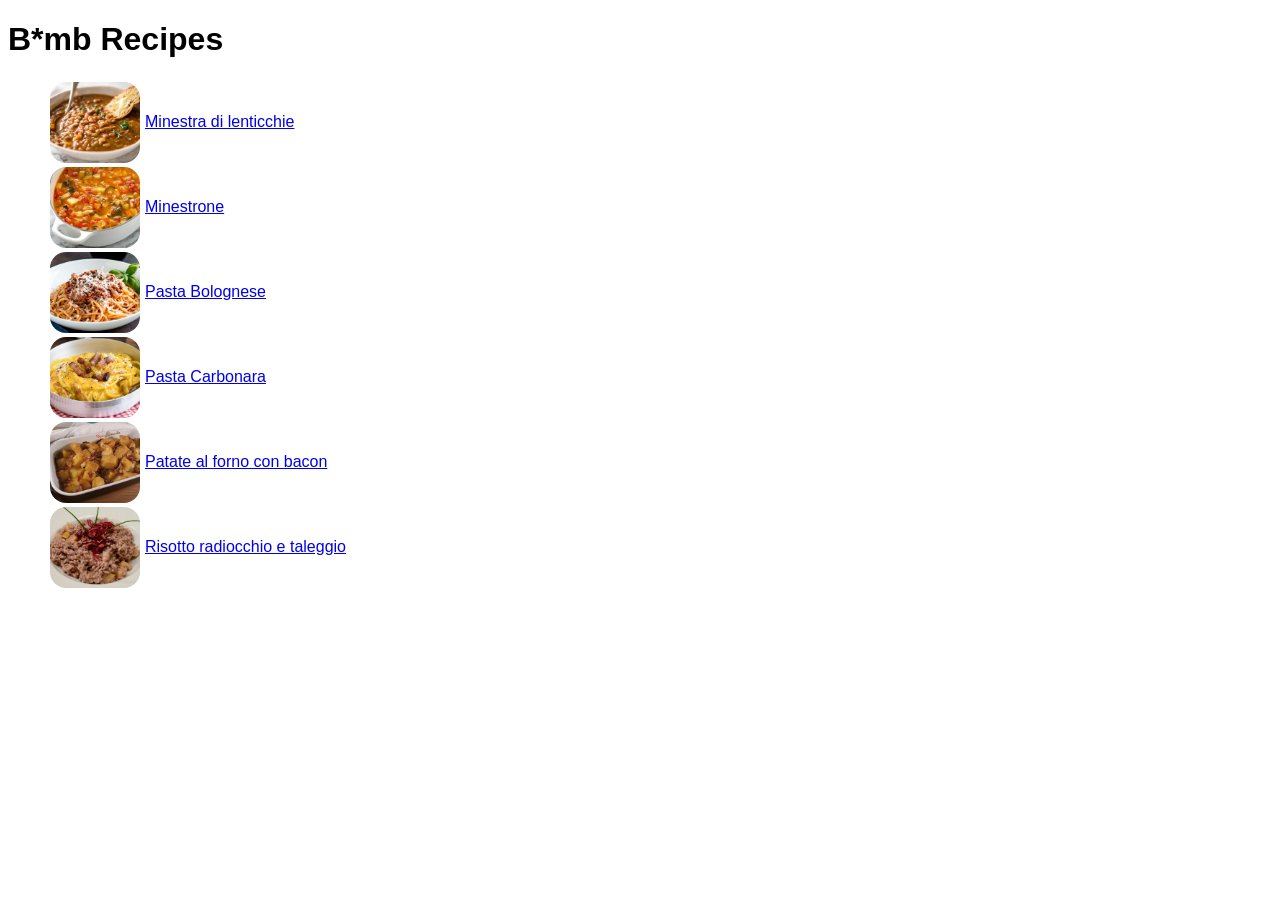
==== index.html @ 5a4a90d4 "Pictures margin, radius, vertical align Added margin to pictures, radius and vertical align, removed" ====
<!DOCTYPE html>
<html lang="en">
<head>
  <meta charset="UTF-8">
  <meta http-equiv="X-UA-Compatible" content="IE=edge">
  <meta name="viewport" content="width=device-width, initial-scale=1.0">
  <title>B*mb Recipes</title>
  <link rel="stylesheet" href="styles.css">
</head>

<body>
  <h1>B*mb Recipes</h1>
  
  <ul>
  <li><a class="vociTabella" href="recipes/minestra-lenticchie.html"><img class="smallImage" src="images/minestra-lenticchie.jpg">Minestra di lenticchie</li></a>
  <li><a class="vociTabella" href="recipes/minestrone.html"><img class="smallImage" src="images/minestrone.jpg">Minestrone</li></a>
  <li><a class="vociTabella" href="recipes/pasta-bolognese.html"><img class="smallImage" src="images/spaghetti-bolognese.jpg">Pasta Bolognese</a></li>
  <li><a class="vociTabella" href="recipes/pasta-carbonara.html"><img class="smallImage" src="images/spaghetti-carbonara.jpg">Pasta Carbonara</a></li>
  <li><a class="vociTabella" href="recipes/patate-forno-bacon.html"><img class="smallImage" src="images/patate-forno-bacon.jpg">Patate al forno con bacon</li></a>
  <li><a class="vociTabella" href="recipes/risotto-radicchio-taleggio.html"><img class="smallImage" src="images/risotto-radicchio-taleggio.jpg">Risotto radiocchio e taleggio</li></a>


</ul>
  </body>

</html>
---- styles.css ----
* {
    font-family: Verdana, Geneva, Tahoma, sans-serif;

}

ul {
    list-style-type: none;
}

.vociTabella {


}

.smallImage {
    height: auto;
    width: 90px;
    cursor: help;
    filter: blur(0px);
    vertical-align: middle;
    margin: 2px;
    margin-right: 5px;
    border-radius: 1em;


}

.smallImage:hover {
    filter: blur(1px);
}
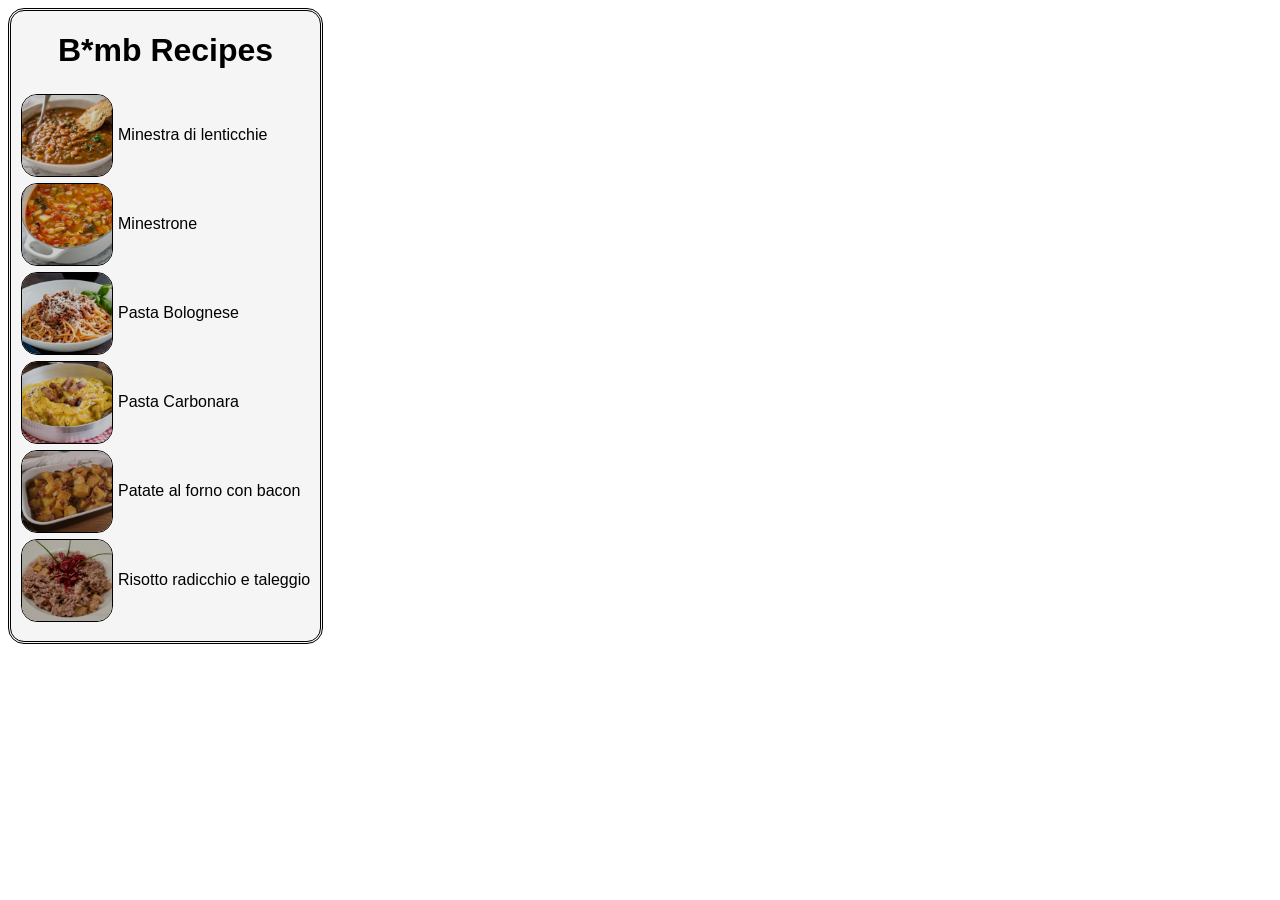
==== commit a45bd562: "Restyled borders, background, colors, text Restyled many components, i like how it looks now." ====
--- a/index.html
+++ b/index.html
@@ -7,20 +7,17 @@
   <title>B*mb Recipes</title>
   <link rel="stylesheet" href="styles.css">
 </head>
-
-<body>
-  <h1>B*mb Recipes</h1>
-  
-  <ul>
-  <li><a class="vociTabella" href="recipes/minestra-lenticchie.html"><img class="smallImage" src="images/minestra-lenticchie.jpg">Minestra di lenticchie</li></a>
-  <li><a class="vociTabella" href="recipes/minestrone.html"><img class="smallImage" src="images/minestrone.jpg">Minestrone</li></a>
-  <li><a class="vociTabella" href="recipes/pasta-bolognese.html"><img class="smallImage" src="images/spaghetti-bolognese.jpg">Pasta Bolognese</a></li>
-  <li><a class="vociTabella" href="recipes/pasta-carbonara.html"><img class="smallImage" src="images/spaghetti-carbonara.jpg">Pasta Carbonara</a></li>
-  <li><a class="vociTabella" href="recipes/patate-forno-bacon.html"><img class="smallImage" src="images/patate-forno-bacon.jpg">Patate al forno con bacon</li></a>
-  <li><a class="vociTabella" href="recipes/risotto-radicchio-taleggio.html"><img class="smallImage" src="images/risotto-radicchio-taleggio.jpg">Risotto radiocchio e taleggio</li></a>
-
-
-</ul>
+  <body>
+    <div id="bordo">
+      <h1>B*mb Recipes</h1>
+      <ul>
+        <a class="vociTabella" href="recipes/minestra-lenticchie.html"><li><img class="smallImage" src="images/minestra-lenticchie.jpg">Minestra di lenticchie</li></a>
+        <a class="vociTabella" href="recipes/minestrone.html"><li><img class="smallImage" src="images/minestrone.jpg">Minestrone</li></a>
+        <a class="vociTabella" href="recipes/pasta-bolognese.html"><li><img class="smallImage" src="images/spaghetti-bolognese.jpg">Pasta Bolognese</li></a>
+        <a class="vociTabella" href="recipes/pasta-carbonara.html"><li><img class="smallImage" src="images/spaghetti-carbonara.jpg">Pasta Carbonara</li></a>
+        <a class="vociTabella" href="recipes/patate-forno-bacon.html"><li><img class="smallImage" src="images/patate-forno-bacon.jpg">Patate al forno con bacon</li></a>
+        <a class="vociTabella" href="recipes/risotto-radicchio-taleggio.html"><li><img class="smallImage" src="images/risotto-radicchio-taleggio.jpg">Risotto radicchio e taleggio</li>
+        </ul>
+    </div>
   </body>
-
 </html>
--- a/styles.css
+++ b/styles.css
@@ -1,31 +1,49 @@
 
 * {
     font-family: Verdana, Geneva, Tahoma, sans-serif;
+}
 
+h1 {
+    text-align: center;
 }
 
 ul {
     list-style-type: none;
 }
 
+li {
+    filter:brightness(0.8);
+    margin-right: 10px;
+}
+
+li:hover {
+    filter:brightness(1);
+}
+
+#bordo {
+    background-color:whitesmoke;
+    width: fit-content;
+    border-radius: 1em;
+    border: double black;
+}
+
 .vociTabella {
+    text-decoration: none;
+    color: black;
+}
 
-
+.vociTabella:hover {
+    text-decoration: underline;
 }
 
 .smallImage {
     height: auto;
     width: 90px;
-    cursor: help;
-    filter: blur(0px);
     vertical-align: middle;
-    margin: 2px;
+    margin: 3px;
+    margin-left: -30px;
     margin-right: 5px;
+    border: 1px solid;
+    border-color: black;
     border-radius: 1em;
-
-
-}
-
-.smallImage:hover {
-    filter: blur(1px);
 }
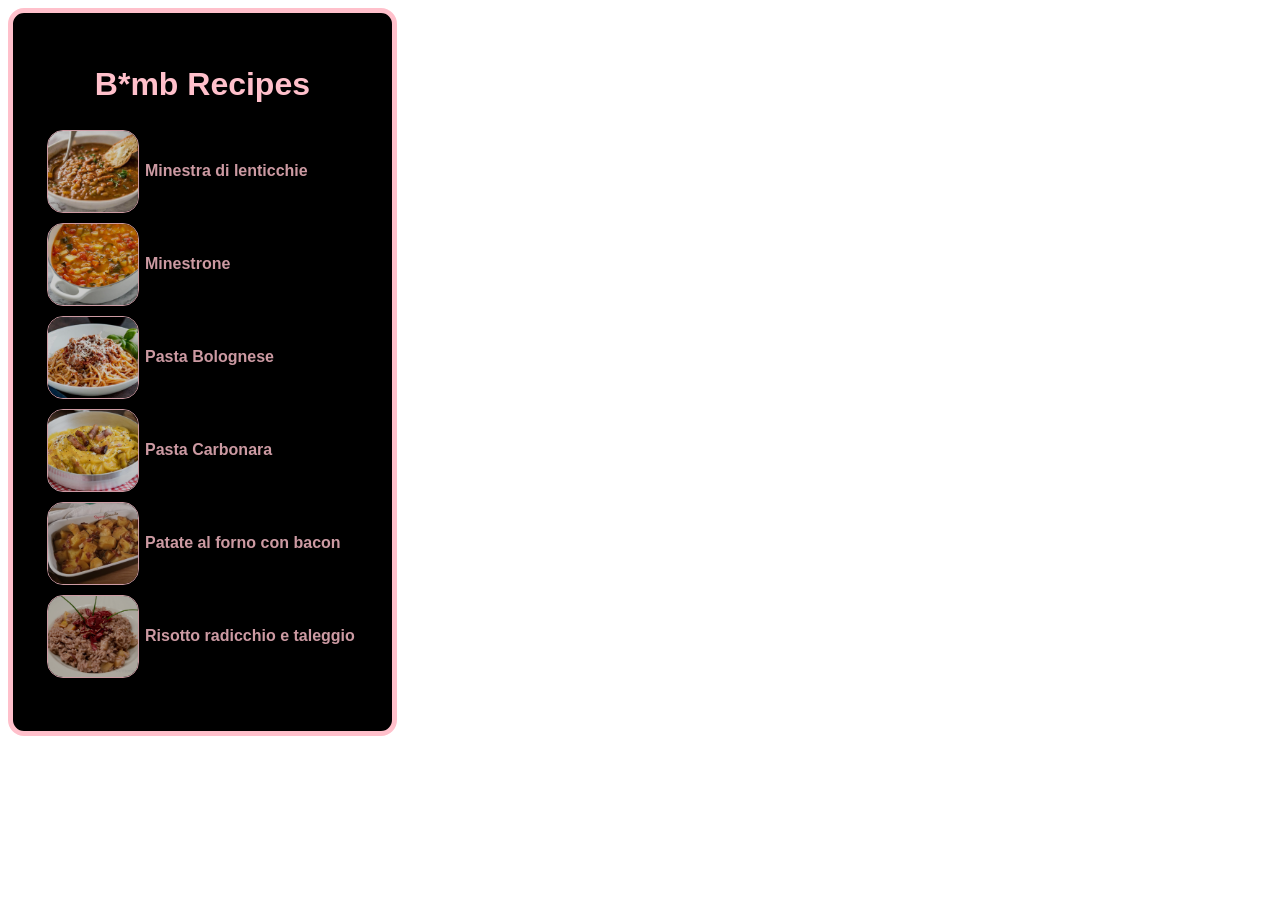
==== commit 74c1eb55: "Changed style to black and pink Plus some more styling changes. Git practice." ====
--- a/index.html
+++ b/index.html
@@ -8,16 +8,17 @@
   <link rel="stylesheet" href="styles.css">
 </head>
   <body>
-    <div id="bordo">
-      <h1>B*mb Recipes</h1>
-      <ul>
-        <a class="vociTabella" href="recipes/minestra-lenticchie.html"><li><img class="smallImage" src="images/minestra-lenticchie.jpg">Minestra di lenticchie</li></a>
-        <a class="vociTabella" href="recipes/minestrone.html"><li><img class="smallImage" src="images/minestrone.jpg">Minestrone</li></a>
-        <a class="vociTabella" href="recipes/pasta-bolognese.html"><li><img class="smallImage" src="images/spaghetti-bolognese.jpg">Pasta Bolognese</li></a>
-        <a class="vociTabella" href="recipes/pasta-carbonara.html"><li><img class="smallImage" src="images/spaghetti-carbonara.jpg">Pasta Carbonara</li></a>
-        <a class="vociTabella" href="recipes/patate-forno-bacon.html"><li><img class="smallImage" src="images/patate-forno-bacon.jpg">Patate al forno con bacon</li></a>
-        <a class="vociTabella" href="recipes/risotto-radicchio-taleggio.html"><li><img class="smallImage" src="images/risotto-radicchio-taleggio.jpg">Risotto radicchio e taleggio</li>
-        </ul>
+      <div id="bordo">
+        <h1>B*mb Recipes</h1>
+        <ul>
+          <a class="vociTabella" href="recipes/minestra-lenticchie.html"><li>         <img class="smallImage" src="images/minestra-lenticchie.jpg">Minestra di lenticchie               </li></a>
+          <a class="vociTabella" href="recipes/minestrone.html"><li>                  <img class="smallImage" src="images/minestrone.jpg">Minestrone                                    </li></a>
+          <a class="vociTabella" href="recipes/pasta-bolognese.html"><li>             <img class="smallImage" src="images/spaghetti-bolognese.jpg">Pasta Bolognese                      </li></a>
+          <a class="vociTabella" href="recipes/pasta-carbonara.html"><li>             <img class="smallImage" src="images/spaghetti-carbonara.jpg">Pasta Carbonara                      </li></a>
+          <a class="vociTabella" href="recipes/patate-forno-bacon.html"><li>          <img class="smallImage" src="images/patate-forno-bacon.jpg">Patate al forno con bacon             </li></a>
+          <a class="vociTabella" href="recipes/risotto-radicchio-taleggio.html"><li>  <img class="smallImage" src="images/risotto-radicchio-taleggio.jpg">Risotto radicchio e taleggio </li></a>
+          </ul>
+      </div>
     </div>
   </body>
 </html>
--- a/styles.css
+++ b/styles.css
@@ -1,6 +1,7 @@
 
 * {
-    font-family: Verdana, Geneva, Tahoma, sans-serif;
+    font-family:'Trebuchet MS', 'Lucida Sans Unicode', 'Lucida Grande', 'Lucida Sans', Arial, sans-serif;
+    color: pink;
 }
 
 h1 {
@@ -13,23 +14,29 @@
 
 li {
     filter:brightness(0.8);
-    margin-right: 10px;
+    margin-left: -43px;
+    padding: 5px;
 }
 
 li:hover {
     filter:brightness(1);
+    background-color: pink;
+    color: black;
+    border-radius: 1em;
 }
 
 #bordo {
-    background-color:whitesmoke;
+    background-color:black;
     width: fit-content;
     border-radius: 1em;
-    border: double black;
+    border: 5px solid pink;
+    padding: 2em;
 }
 
 .vociTabella {
     text-decoration: none;
-    color: black;
+    font-size: medium;
+    font-weight: bold;
 }
 
 .vociTabella:hover {
@@ -40,10 +47,7 @@
     height: auto;
     width: 90px;
     vertical-align: middle;
-    margin: 3px;
-    margin-left: -30px;
-    margin-right: 5px;
-    border: 1px solid;
-    border-color: black;
+    margin-right: 6px;
+    border: 1px solid pink;
     border-radius: 1em;
 }
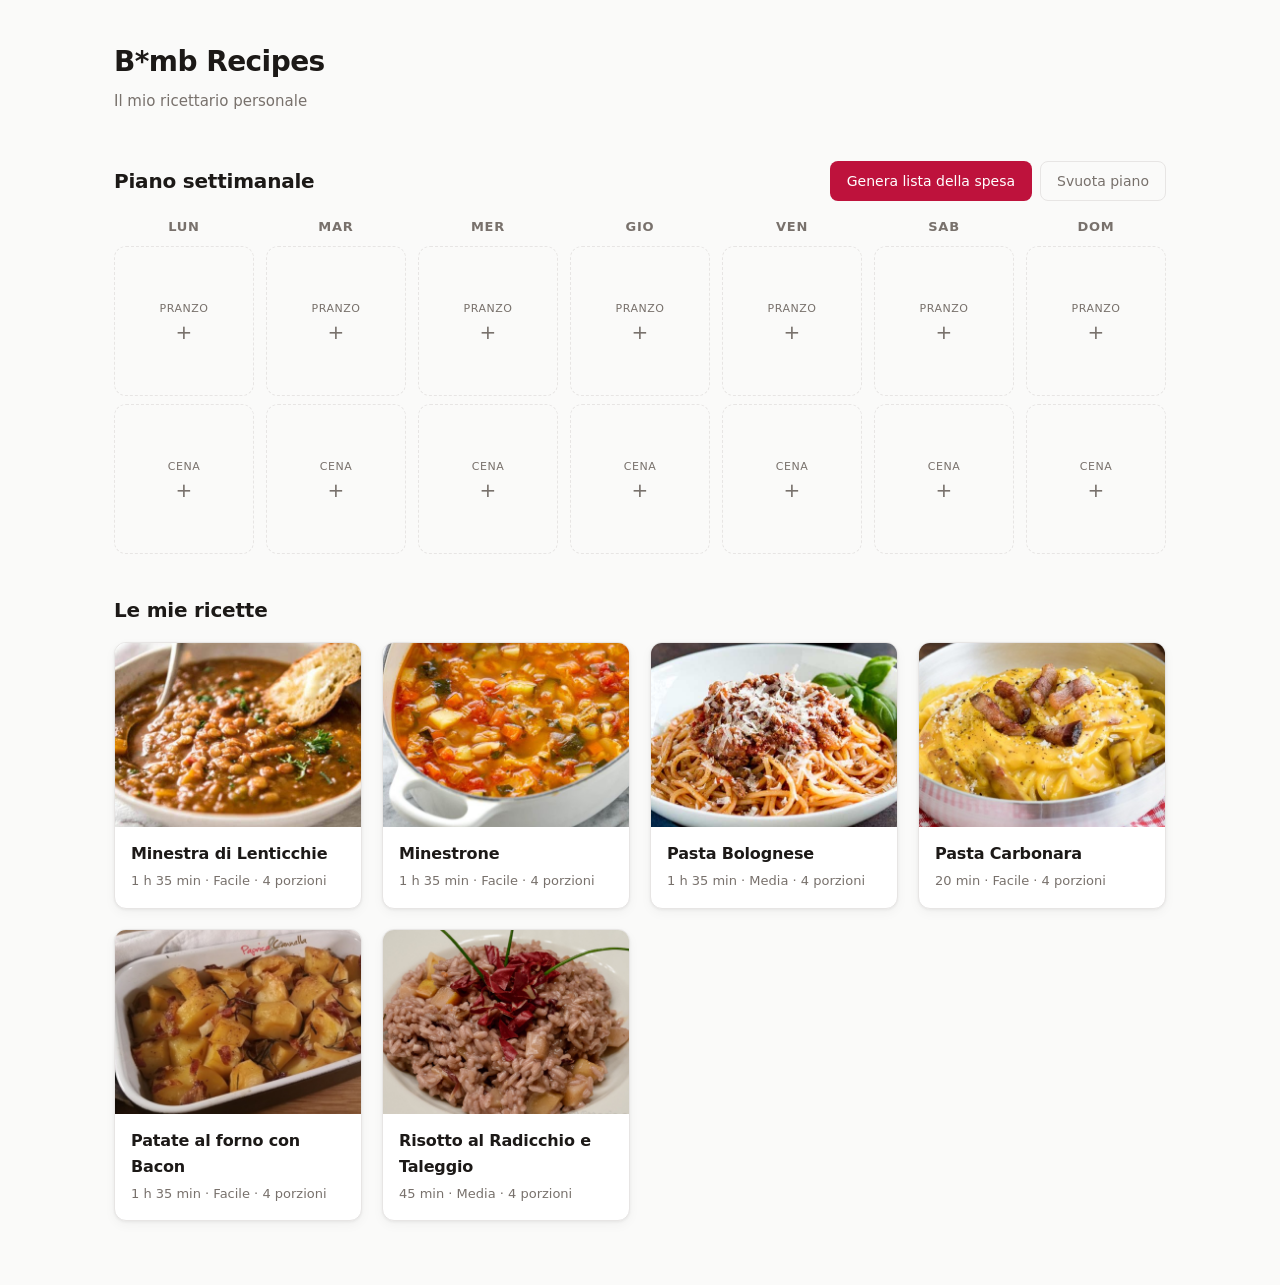
==== commit e8a9d8a3: "Rebuild as single-page recipe book with meal plan and shopping list Recipes now live in recipes.js; " ====
--- a/index.html
+++ b/index.html
@@ -1,24 +1,67 @@
 <!DOCTYPE html>
-<html lang="en">
+<html lang="it">
 <head>
   <meta charset="UTF-8">
-  <meta http-equiv="X-UA-Compatible" content="IE=edge">
   <meta name="viewport" content="width=device-width, initial-scale=1.0">
   <title>B*mb Recipes</title>
   <link rel="stylesheet" href="styles.css">
 </head>
-  <body>
-      <div id="bordo">
-        <h1>B*mb Recipes</h1>
-        <ul>
-          <a class="vociTabella" href="recipes/minestra-lenticchie.html"><li>         <img class="smallImage" src="images/minestra-lenticchie.jpg">Minestra di lenticchie               </li></a>
-          <a class="vociTabella" href="recipes/minestrone.html"><li>                  <img class="smallImage" src="images/minestrone.jpg">Minestrone                                    </li></a>
-          <a class="vociTabella" href="recipes/pasta-bolognese.html"><li>             <img class="smallImage" src="images/spaghetti-bolognese.jpg">Pasta Bolognese                      </li></a>
-          <a class="vociTabella" href="recipes/pasta-carbonara.html"><li>             <img class="smallImage" src="images/spaghetti-carbonara.jpg">Pasta Carbonara                      </li></a>
-          <a class="vociTabella" href="recipes/patate-forno-bacon.html"><li>          <img class="smallImage" src="images/patate-forno-bacon.jpg">Patate al forno con bacon             </li></a>
-          <a class="vociTabella" href="recipes/risotto-radicchio-taleggio.html"><li>  <img class="smallImage" src="images/risotto-radicchio-taleggio.jpg">Risotto radicchio e taleggio </li></a>
-          </ul>
-      </div>
+<body>
+  <header class="site-header">
+    <a href="#" class="site-title">B*mb Recipes</a>
+    <p class="site-tagline">Il mio ricettario personale</p>
+  </header>
+
+  <main>
+    <!-- Home view -->
+    <div id="view-home">
+      <section id="plan" class="section">
+        <div class="section-header">
+          <h2>Piano settimanale</h2>
+          <div class="section-actions">
+            <button id="btn-shopping" class="btn btn-primary">Genera lista della spesa</button>
+            <button id="btn-clear-plan" class="btn btn-ghost">Svuota piano</button>
+          </div>
+        </div>
+        <div id="plan-grid" class="plan-grid"></div>
+      </section>
+
+      <section id="shopping-list" class="section" hidden>
+        <div class="section-header">
+          <h2>Lista della spesa</h2>
+          <div class="section-actions">
+            <button id="btn-copy-list" class="btn btn-ghost">Copia</button>
+            <button id="btn-close-list" class="btn btn-ghost">Chiudi</button>
+          </div>
+        </div>
+        <div id="shopping-list-body" class="card shopping-card"></div>
+      </section>
+
+      <section id="recipe-list" class="section">
+        <div class="section-header">
+          <h2>Le mie ricette</h2>
+        </div>
+        <div id="recipe-grid" class="recipe-grid"></div>
+      </section>
     </div>
-  </body>
-</html>+
+    <!-- Recipe detail view -->
+    <div id="view-detail" hidden>
+      <a href="#" class="back-link">&larr; Tutte le ricette</a>
+      <article id="recipe-detail"></article>
+    </div>
+  </main>
+
+  <!-- Recipe picker for meal plan slots -->
+  <dialog id="picker">
+    <div class="picker-header">
+      <h3 id="picker-title">Scegli una ricetta</h3>
+      <button id="picker-close" class="btn btn-ghost" type="button">&times;</button>
+    </div>
+    <div id="picker-list" class="picker-list"></div>
+  </dialog>
+
+  <script src="recipes.js"></script>
+  <script src="app.js"></script>
+</body>
+</html>
--- a/styles.css
+++ b/styles.css
@@ -1,53 +1,557 @@
+/* ============================================================
+ * B*mb Recipes — design system
+ * Modern & minimal: neutral palette, whitespace, cards, soft shadows
+ * ============================================================ */
+
+:root {
+  --bg: #fafaf9;
+  --surface: #ffffff;
+  --text: #1c1917;
+  --text-muted: #78716c;
+  --border: #e7e5e4;
+  --accent: #be123c;
+  --accent-soft: #fff1f2;
+  --radius: 12px;
+  --shadow: 0 1px 3px rgba(0, 0, 0, .06), 0 4px 12px rgba(0, 0, 0, .04);
+  --shadow-lift: 0 2px 6px rgba(0, 0, 0, .08), 0 8px 24px rgba(0, 0, 0, .08);
+}
 
 * {
-    font-family:'Trebuchet MS', 'Lucida Sans Unicode', 'Lucida Grande', 'Lucida Sans', Arial, sans-serif;
-    color: pink;
-}
-
-h1 {
-    text-align: center;
-}
-
-ul {
-    list-style-type: none;
-}
-
-li {
-    filter:brightness(0.8);
-    margin-left: -43px;
-    padding: 5px;
-}
-
-li:hover {
-    filter:brightness(1);
-    background-color: pink;
-    color: black;
-    border-radius: 1em;
-}
-
-#bordo {
-    background-color:black;
-    width: fit-content;
-    border-radius: 1em;
-    border: 5px solid pink;
-    padding: 2em;
-}
-
-.vociTabella {
-    text-decoration: none;
-    font-size: medium;
-    font-weight: bold;
-}
-
-.vociTabella:hover {
-    text-decoration: underline;
-}
-
-.smallImage {
-    height: auto;
-    width: 90px;
-    vertical-align: middle;
-    margin-right: 6px;
-    border: 1px solid pink;
-    border-radius: 1em;
-}+  box-sizing: border-box;
+}
+
+body {
+  margin: 0;
+  background: var(--bg);
+  color: var(--text);
+  font-family: system-ui, -apple-system, "Segoe UI", Roboto, sans-serif;
+  font-size: 16px;
+  line-height: 1.6;
+}
+
+main {
+  max-width: 1100px;
+  margin: 0 auto;
+  padding: 0 24px 64px;
+}
+
+/* ---------- Header ---------- */
+
+.site-header {
+  max-width: 1100px;
+  margin: 0 auto;
+  padding: 40px 24px 8px;
+}
+
+.site-title {
+  font-size: 1.75rem;
+  font-weight: 600;
+  letter-spacing: -0.02em;
+  color: var(--text);
+  text-decoration: none;
+}
+
+.site-title:hover {
+  color: var(--accent);
+}
+
+.site-tagline {
+  margin: 4px 0 0;
+  color: var(--text-muted);
+  font-size: 0.9375rem;
+}
+
+/* ---------- Sections ---------- */
+
+.section {
+  margin-top: 40px;
+}
+
+.section-header {
+  display: flex;
+  align-items: center;
+  justify-content: space-between;
+  flex-wrap: wrap;
+  gap: 12px;
+  margin-bottom: 16px;
+}
+
+.section-header h2 {
+  margin: 0;
+  font-size: 1.25rem;
+  font-weight: 600;
+  letter-spacing: -0.01em;
+}
+
+.section-actions {
+  display: flex;
+  gap: 8px;
+}
+
+/* ---------- Buttons ---------- */
+
+.btn {
+  font: inherit;
+  font-size: 0.875rem;
+  font-weight: 500;
+  padding: 8px 16px;
+  border-radius: 8px;
+  border: 1px solid transparent;
+  cursor: pointer;
+  transition: background 150ms, border-color 150ms, color 150ms;
+}
+
+.btn-primary {
+  background: var(--accent);
+  color: #fff;
+}
+
+.btn-primary:hover {
+  background: #9f1239;
+}
+
+.btn-ghost {
+  background: transparent;
+  color: var(--text-muted);
+  border-color: var(--border);
+}
+
+.btn-ghost:hover {
+  color: var(--text);
+  border-color: var(--text-muted);
+}
+
+/* ---------- Cards ---------- */
+
+.card {
+  background: var(--surface);
+  border: 1px solid var(--border);
+  border-radius: var(--radius);
+  box-shadow: var(--shadow);
+}
+
+/* ---------- Meal plan ---------- */
+
+.plan-grid {
+  display: grid;
+  grid-template-columns: repeat(7, 1fr);
+  gap: 12px;
+}
+
+.plan-day {
+  display: flex;
+  flex-direction: column;
+  gap: 8px;
+  min-width: 0;
+}
+
+.plan-day-name {
+  font-size: 0.8125rem;
+  font-weight: 600;
+  text-transform: uppercase;
+  letter-spacing: 0.06em;
+  color: var(--text-muted);
+  text-align: center;
+}
+
+.slot {
+  position: relative;
+  display: flex;
+  flex-direction: column;
+  align-items: center;
+  justify-content: center;
+  gap: 4px;
+  height: 150px;
+  padding: 8px;
+  font: inherit;
+  text-align: center;
+  cursor: pointer;
+  border-radius: var(--radius);
+  transition: border-color 150ms, background 150ms, box-shadow 150ms;
+}
+
+.slot-label {
+  font-size: 0.6875rem;
+  text-transform: uppercase;
+  letter-spacing: 0.05em;
+  color: var(--text-muted);
+}
+
+.slot.empty {
+  background: transparent;
+  border: 1.5px dashed var(--border);
+  color: var(--text-muted);
+}
+
+.slot.empty:hover {
+  border-color: var(--accent);
+  background: var(--accent-soft);
+}
+
+.slot.empty .slot-plus {
+  font-size: 1.25rem;
+  line-height: 1;
+  color: var(--text-muted);
+}
+
+.slot.filled {
+  background: var(--surface);
+  border: 1px solid var(--border);
+  box-shadow: var(--shadow);
+}
+
+.slot.filled:hover {
+  box-shadow: var(--shadow-lift);
+  border-color: var(--accent);
+}
+
+.slot.drag-over {
+  border: 1.5px solid var(--accent);
+  background: var(--accent-soft);
+}
+
+.slot-thumb {
+  width: 100%;
+  height: 64px;
+  object-fit: cover;
+  border-radius: 8px;
+}
+
+.slot-title {
+  font-size: 0.75rem;
+  font-weight: 500;
+  line-height: 1.3;
+  overflow: hidden;
+  display: -webkit-box;
+  -webkit-line-clamp: 2;
+  -webkit-box-orient: vertical;
+}
+
+.slot-clear {
+  position: absolute;
+  top: 4px;
+  right: 4px;
+  width: 22px;
+  height: 22px;
+  padding: 0;
+  font-size: 0.875rem;
+  line-height: 1;
+  border: none;
+  border-radius: 50%;
+  background: rgba(28, 25, 23, 0.55);
+  color: #fff;
+  cursor: pointer;
+  transition: background 150ms;
+}
+
+.slot-clear:hover {
+  background: var(--accent);
+}
+
+/* ---------- Shopping list ---------- */
+
+.shopping-card {
+  padding: 20px 24px;
+}
+
+.shopping-card ul {
+  list-style: none;
+  margin: 0;
+  padding: 0;
+}
+
+.shopping-card li {
+  display: flex;
+  align-items: center;
+  gap: 10px;
+  padding: 6px 0;
+  border-bottom: 1px solid var(--border);
+}
+
+.shopping-card li:last-child {
+  border-bottom: none;
+}
+
+.shopping-card input[type="checkbox"] {
+  accent-color: var(--accent);
+  width: 16px;
+  height: 16px;
+}
+
+.shopping-card li:has(input:checked) span {
+  text-decoration: line-through;
+  color: var(--text-muted);
+}
+
+.shopping-qty {
+  margin-left: auto;
+  color: var(--text-muted);
+  font-variant-numeric: tabular-nums;
+  white-space: nowrap;
+}
+
+.shopping-empty {
+  color: var(--text-muted);
+  margin: 0;
+}
+
+/* ---------- Recipe grid ---------- */
+
+.recipe-grid {
+  display: grid;
+  grid-template-columns: repeat(auto-fill, minmax(240px, 1fr));
+  gap: 20px;
+}
+
+.recipe-card {
+  display: block;
+  overflow: hidden;
+  text-decoration: none;
+  color: inherit;
+  cursor: grab;
+  transition: transform 150ms, box-shadow 150ms;
+}
+
+.recipe-card.dragging {
+  opacity: 0.5;
+}
+
+.recipe-card:hover {
+  transform: translateY(-2px);
+  box-shadow: var(--shadow-lift);
+}
+
+.recipe-card img {
+  width: 100%;
+  aspect-ratio: 4 / 3;
+  object-fit: cover;
+  display: block;
+}
+
+.recipe-card-body {
+  padding: 14px 16px 16px;
+}
+
+.recipe-card h3 {
+  margin: 0 0 4px;
+  font-size: 1rem;
+  font-weight: 600;
+  letter-spacing: -0.01em;
+}
+
+.recipe-card .meta {
+  font-size: 0.8125rem;
+  color: var(--text-muted);
+}
+
+/* ---------- Recipe detail ---------- */
+
+.back-link {
+  display: inline-block;
+  margin-top: 32px;
+  color: var(--text-muted);
+  text-decoration: none;
+  font-size: 0.9375rem;
+}
+
+.back-link:hover {
+  color: var(--accent);
+}
+
+#recipe-detail {
+  max-width: 680px;
+  margin: 16px auto 0;
+}
+
+#recipe-detail .hero {
+  width: 100%;
+  aspect-ratio: 16 / 10;
+  object-fit: cover;
+  border-radius: var(--radius);
+  box-shadow: var(--shadow);
+}
+
+#recipe-detail h1 {
+  font-size: 1.75rem;
+  font-weight: 600;
+  letter-spacing: -0.02em;
+  margin: 24px 0 8px;
+}
+
+.meta-chips {
+  display: flex;
+  flex-wrap: wrap;
+  gap: 8px;
+  margin: 12px 0 24px;
+}
+
+.chip {
+  font-size: 0.8125rem;
+  padding: 4px 12px;
+  border-radius: 999px;
+  background: var(--accent-soft);
+  color: var(--accent);
+  font-weight: 500;
+}
+
+#recipe-detail .description p {
+  color: var(--text-muted);
+}
+
+.detail-columns {
+  display: grid;
+  grid-template-columns: 1fr 1.6fr;
+  gap: 32px;
+  margin-top: 24px;
+}
+
+#recipe-detail h2 {
+  font-size: 1.125rem;
+  font-weight: 600;
+  margin: 0 0 12px;
+}
+
+.ingredients-list {
+  list-style: none;
+  margin: 0;
+  padding: 0;
+}
+
+.ingredients-list li {
+  padding: 8px 0;
+  border-bottom: 1px solid var(--border);
+  font-size: 0.9375rem;
+}
+
+.ingredients-list li:last-child {
+  border-bottom: none;
+}
+
+.ingredients-list .qty {
+  font-weight: 600;
+  margin-right: 6px;
+}
+
+.steps-list {
+  margin: 0;
+  padding-left: 20px;
+}
+
+.steps-list li {
+  margin-bottom: 14px;
+  padding-left: 6px;
+}
+
+.steps-list li::marker {
+  color: var(--accent);
+  font-weight: 600;
+}
+
+/* ---------- Picker dialog ---------- */
+
+#picker {
+  width: min(440px, calc(100vw - 32px));
+  max-height: 70vh;
+  padding: 0;
+  border: none;
+  border-radius: var(--radius);
+  box-shadow: var(--shadow-lift);
+}
+
+#picker::backdrop {
+  background: rgba(28, 25, 23, 0.4);
+}
+
+.picker-header {
+  display: flex;
+  align-items: center;
+  justify-content: space-between;
+  padding: 16px 20px 12px;
+  border-bottom: 1px solid var(--border);
+}
+
+.picker-header h3 {
+  margin: 0;
+  font-size: 1rem;
+  font-weight: 600;
+}
+
+#picker-close {
+  padding: 2px 10px;
+  font-size: 1.125rem;
+}
+
+.picker-list {
+  overflow-y: auto;
+  max-height: calc(70vh - 60px);
+  padding: 8px;
+}
+
+.picker-item {
+  display: flex;
+  align-items: center;
+  gap: 12px;
+  width: 100%;
+  padding: 8px;
+  font: inherit;
+  text-align: left;
+  background: transparent;
+  border: none;
+  border-radius: 8px;
+  cursor: pointer;
+  transition: background 150ms;
+}
+
+.picker-item:hover {
+  background: var(--accent-soft);
+}
+
+.picker-item img {
+  width: 48px;
+  height: 48px;
+  object-fit: cover;
+  border-radius: 8px;
+  flex-shrink: 0;
+}
+
+.picker-item.remove {
+  color: var(--accent);
+  font-weight: 500;
+}
+
+/* ---------- Responsive ---------- */
+
+@media (max-width: 720px) {
+  .plan-grid {
+    grid-template-columns: 1fr;
+    gap: 16px;
+  }
+
+  .plan-day {
+    display: grid;
+    grid-template-columns: 64px 1fr 1fr;
+    align-items: stretch;
+    gap: 8px;
+  }
+
+  .plan-day-name {
+    text-align: left;
+    align-self: center;
+  }
+
+  .slot {
+    height: 88px;
+  }
+
+  .slot-thumb {
+    height: 40px;
+  }
+
+  .detail-columns {
+    grid-template-columns: 1fr;
+  }
+
+  .site-header {
+    padding-top: 24px;
+  }
+}
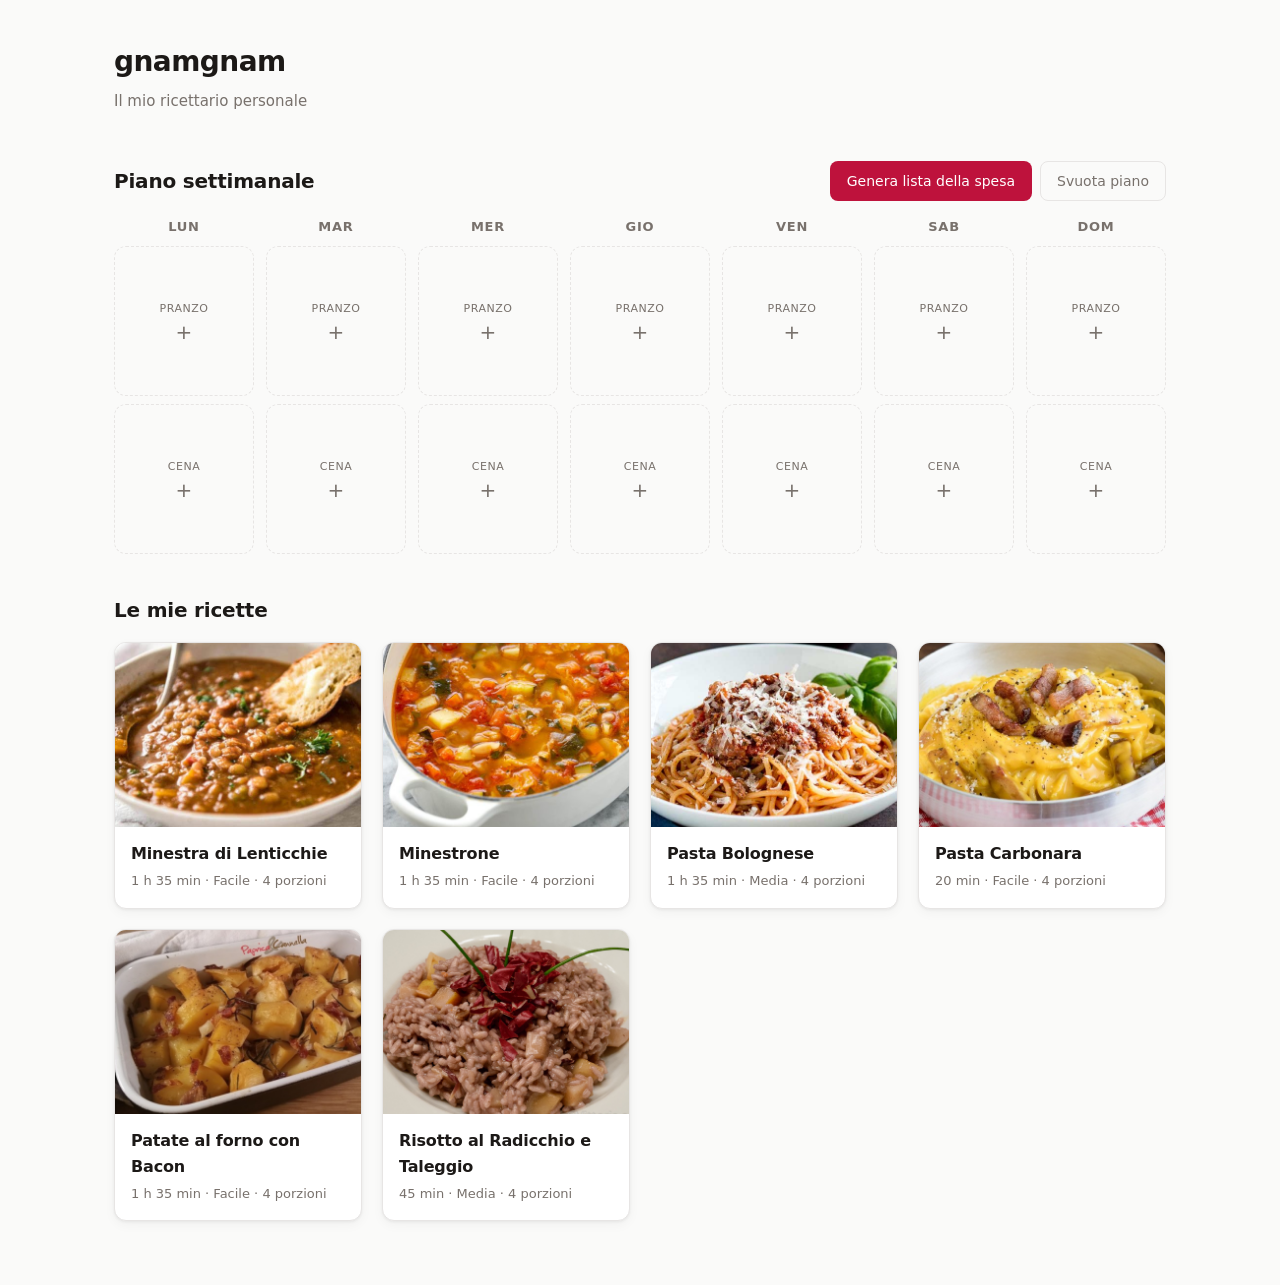
==== commit 0e03bded: "Rename project from B*mb Recipes to gnamgnam Page title, header, comments, README and localStorage k" ====
--- a/index.html
+++ b/index.html
@@ -3,12 +3,12 @@
 <head>
   <meta charset="UTF-8">
   <meta name="viewport" content="width=device-width, initial-scale=1.0">
-  <title>B*mb Recipes</title>
+  <title>gnamgnam</title>
   <link rel="stylesheet" href="styles.css">
 </head>
 <body>
   <header class="site-header">
-    <a href="#" class="site-title">B*mb Recipes</a>
+    <a href="#" class="site-title">gnamgnam</a>
     <p class="site-tagline">Il mio ricettario personale</p>
   </header>
 
--- a/styles.css
+++ b/styles.css
@@ -1,5 +1,5 @@
 /* ============================================================
- * B*mb Recipes — design system
+ * gnamgnam — design system
  * Modern & minimal: neutral palette, whitespace, cards, soft shadows
  * ============================================================ */
 
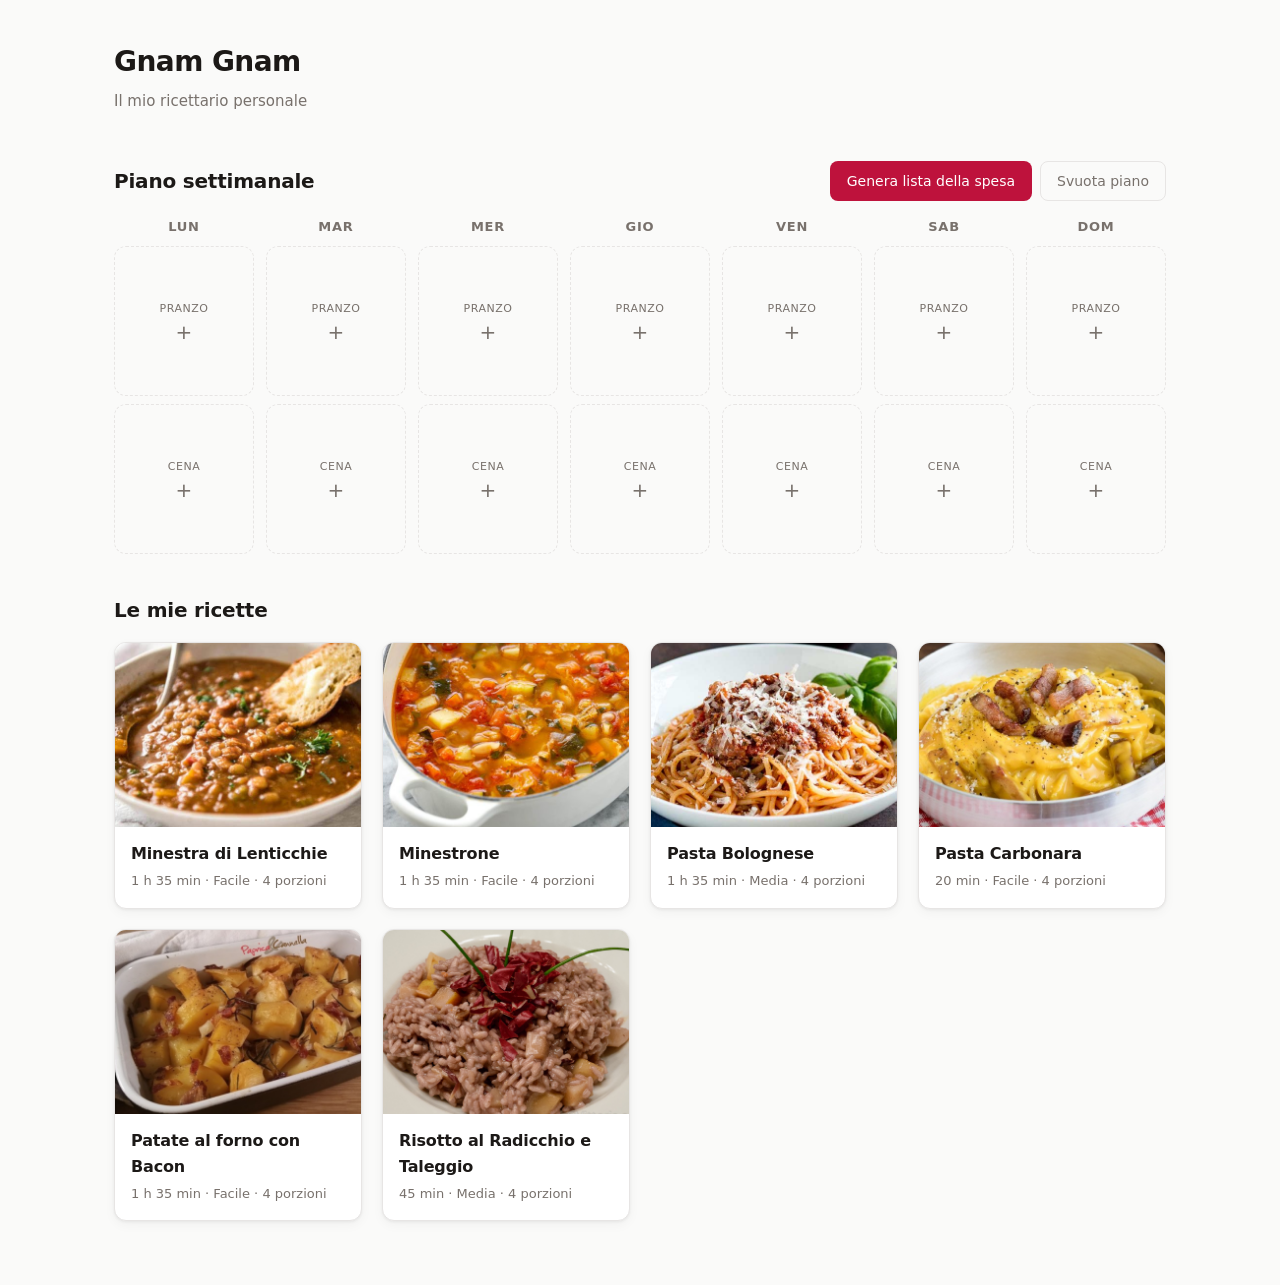
==== commit acfc3418: "Updated page title" ====
--- a/index.html
+++ b/index.html
@@ -8,7 +8,7 @@
 </head>
 <body>
   <header class="site-header">
-    <a href="#" class="site-title">gnamgnam</a>
+    <a href="#" class="site-title">Gnam Gnam</a>
     <p class="site-tagline">Il mio ricettario personale</p>
   </header>
 
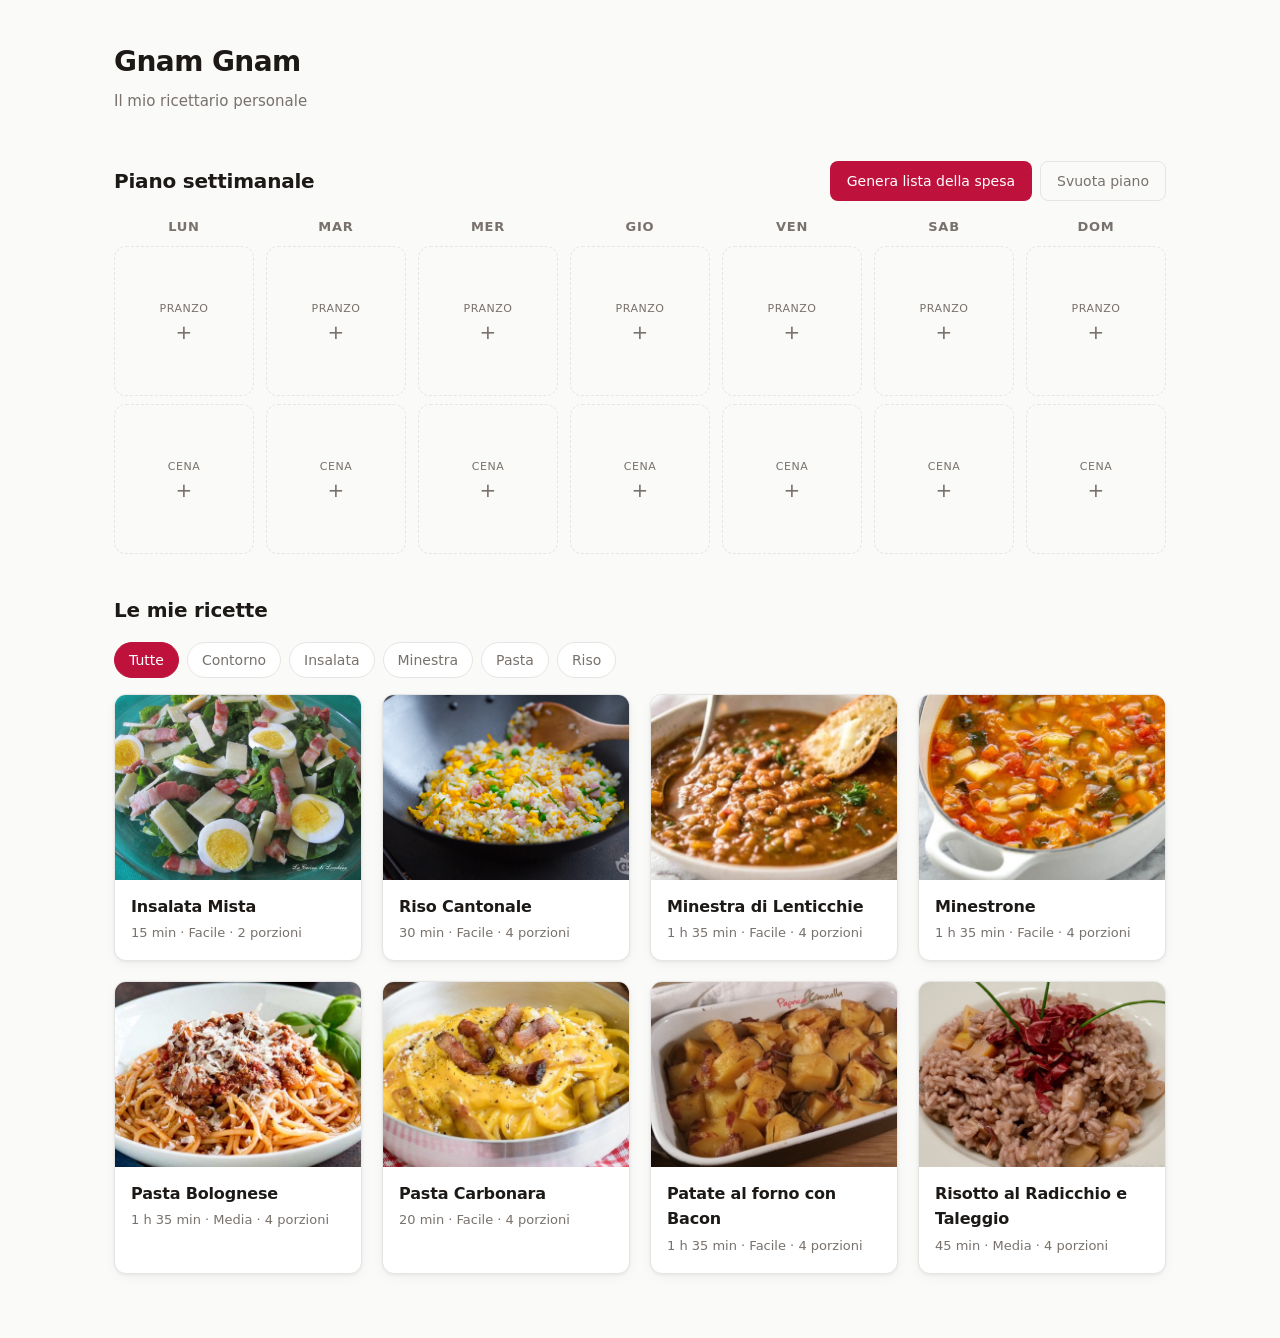
==== commit 73923b4d: "Add category filter chips above the recipe list Each recipe has a category; filter chips are generat" ====
--- a/index.html
+++ b/index.html
@@ -41,6 +41,7 @@
         <div class="section-header">
           <h2>Le mie ricette</h2>
         </div>
+        <div id="filter-bar" class="filter-bar"></div>
         <div id="recipe-grid" class="recipe-grid"></div>
       </section>
     </div>
--- a/styles.css
+++ b/styles.css
@@ -295,6 +295,40 @@
   margin: 0;
 }
 
+/* ---------- Category filters ---------- */
+
+.filter-bar {
+  display: flex;
+  flex-wrap: wrap;
+  gap: 8px;
+  margin-bottom: 16px;
+}
+
+.filter-chip {
+  font: inherit;
+  font-size: 0.875rem;
+  font-weight: 500;
+  padding: 6px 14px;
+  border-radius: 999px;
+  border: 1px solid var(--border);
+  background: var(--surface);
+  color: var(--text-muted);
+  cursor: pointer;
+  text-transform: capitalize;
+  transition: background 150ms, border-color 150ms, color 150ms;
+}
+
+.filter-chip:hover {
+  border-color: var(--accent);
+  color: var(--accent);
+}
+
+.filter-chip.active {
+  background: var(--accent);
+  border-color: var(--accent);
+  color: #fff;
+}
+
 /* ---------- Recipe grid ---------- */
 
 .recipe-grid {
@@ -314,6 +348,26 @@
 
 .recipe-card.dragging {
   opacity: 0.5;
+}
+
+/* Touch drag: ghost follows the finger; long-press must not trigger
+   the native callout/text-selection on the draggable elements */
+.recipe-card,
+.slot {
+  -webkit-touch-callout: none;
+  -webkit-user-select: none;
+  user-select: none;
+}
+
+.touch-ghost {
+  position: fixed;
+  left: 0;
+  top: 0;
+  z-index: 1000;
+  margin: 0;
+  pointer-events: none;
+  opacity: 0.9;
+  box-shadow: var(--shadow-lift);
 }
 
 .recipe-card:hover {
@@ -547,6 +601,23 @@
     height: 40px;
   }
 
+  .recipe-grid {
+    grid-template-columns: repeat(2, 1fr);
+    gap: 12px;
+  }
+
+  .recipe-card-body {
+    padding: 10px 12px 12px;
+  }
+
+  .recipe-card h3 {
+    font-size: 0.9375rem;
+  }
+
+  .recipe-card .meta {
+    font-size: 0.75rem;
+  }
+
   .detail-columns {
     grid-template-columns: 1fr;
   }
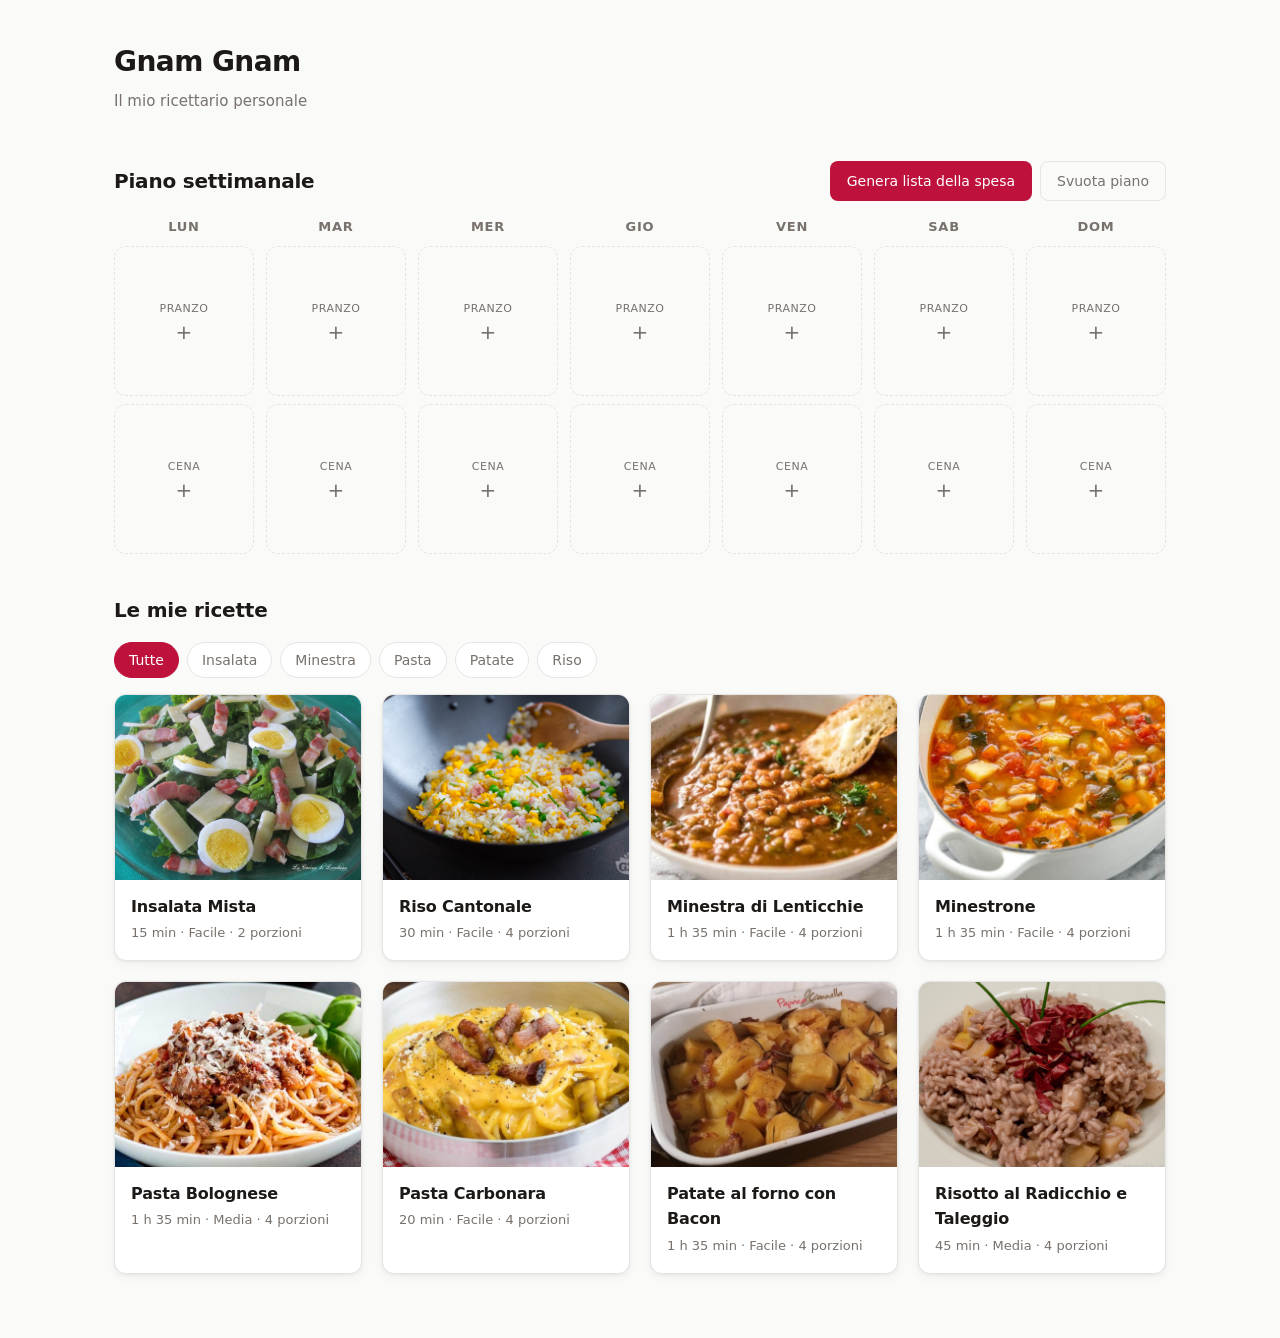
==== commit 09f187fd: "Add inline editing on recipe pages and related recipes section Pencil buttons next to category, ingr" ====
--- a/index.html
+++ b/index.html
@@ -62,6 +62,27 @@
     <div id="picker-list" class="picker-list"></div>
   </dialog>
 
+  <!-- GitHub token for saving edits -->
+  <dialog id="token-dialog">
+    <div class="picker-header">
+      <h3>Collega GitHub per salvare</h3>
+      <button id="token-close" class="btn btn-ghost" type="button">&times;</button>
+    </div>
+    <div class="token-body">
+      <p>Per salvare le modifiche sul sito serve un token GitHub. Va fatto una volta sola: il token resta salvato su questo dispositivo.</p>
+      <ol>
+        <li>Apri <a href="https://github.com/settings/personal-access-tokens/new" target="_blank" rel="noopener">github.com/settings/personal-access-tokens/new</a></li>
+        <li>Repository access &rarr; "Only select repositories" &rarr; <strong>gnamgnam</strong></li>
+        <li>Permissions &rarr; Contents &rarr; <strong>Read and write</strong></li>
+        <li>Genera il token e incollalo qui sotto</li>
+      </ol>
+      <input id="token-input" type="password" placeholder="github_pat_&hellip;" autocomplete="off">
+      <div class="editor-actions">
+        <button id="token-save" class="btn btn-primary" type="button">Salva token</button>
+      </div>
+    </div>
+  </dialog>
+
   <script src="recipes.js"></script>
   <script src="app.js"></script>
 </body>
--- a/styles.css
+++ b/styles.css
@@ -359,6 +359,11 @@
   user-select: none;
 }
 
+body.drag-active,
+body.drag-active * {
+  cursor: grabbing;
+}
+
 .touch-ghost {
   position: fixed;
   left: 0;
@@ -499,6 +504,153 @@
 .steps-list li::marker {
   color: var(--accent);
   font-weight: 600;
+}
+
+/* ---------- Inline editing ---------- */
+
+.btn-edit {
+  flex-shrink: 0;
+  font: inherit;
+  font-size: 0.8125rem;
+  line-height: 1;
+  padding: 5px 9px;
+  border: 1px solid var(--border);
+  border-radius: 8px;
+  background: var(--surface);
+  color: var(--text-muted);
+  cursor: pointer;
+  transition: border-color 150ms, color 150ms;
+}
+
+.btn-edit:hover {
+  border-color: var(--accent);
+  color: var(--accent);
+}
+
+.detail-h-row {
+  display: flex;
+  align-items: center;
+  justify-content: space-between;
+  gap: 8px;
+  margin-bottom: 12px;
+}
+
+.detail-h-row h2 {
+  margin: 0 !important;
+}
+
+.meta-chips .btn-edit {
+  align-self: center;
+}
+
+.chip-category {
+  background: var(--accent);
+  color: #fff;
+  text-transform: capitalize;
+}
+
+.editor-input {
+  font: inherit;
+  font-size: 0.9375rem;
+  width: 100%;
+  padding: 7px 10px;
+  border: 1px solid var(--border);
+  border-radius: 8px;
+  background: var(--surface);
+  box-sizing: border-box;
+}
+
+.editor-input:focus {
+  outline: none;
+  border-color: var(--accent);
+}
+
+.ing-edit-row {
+  display: grid;
+  grid-template-columns: 64px 76px 1fr auto;
+  gap: 6px;
+  align-items: center;
+  margin-bottom: 6px;
+}
+
+.editor-textarea {
+  font: inherit;
+  font-size: 0.9375rem;
+  line-height: 1.6;
+  width: 100%;
+  min-height: 240px;
+  padding: 10px 12px;
+  border: 1px solid var(--border);
+  border-radius: 8px;
+  background: var(--surface);
+  box-sizing: border-box;
+  resize: vertical;
+}
+
+.editor-textarea:focus {
+  outline: none;
+  border-color: var(--accent);
+}
+
+.editor-hint {
+  font-size: 0.8125rem;
+  color: var(--text-muted);
+  margin: 8px 0 0;
+}
+
+.editor-actions {
+  display: flex;
+  gap: 8px;
+  margin-top: 12px;
+}
+
+#recipe-detail .related-title {
+  margin: 48px 0 16px;
+  font-size: 1.25rem;
+}
+
+/* ---------- Token dialog ---------- */
+
+#token-dialog {
+  width: min(460px, calc(100vw - 32px));
+  padding: 0;
+  border: none;
+  border-radius: var(--radius);
+  box-shadow: var(--shadow-lift);
+}
+
+#token-dialog::backdrop {
+  background: rgba(28, 25, 23, 0.4);
+}
+
+.token-body {
+  padding: 16px 20px 20px;
+  font-size: 0.9375rem;
+}
+
+.token-body p {
+  margin: 0 0 8px;
+}
+
+.token-body ol {
+  margin: 0 0 12px;
+  padding-left: 20px;
+  color: var(--text-muted);
+  font-size: 0.875rem;
+}
+
+.token-body a {
+  color: var(--accent);
+}
+
+.token-body input {
+  font: inherit;
+  font-size: 0.9375rem;
+  width: 100%;
+  padding: 8px 12px;
+  border: 1px solid var(--border);
+  border-radius: 8px;
+  box-sizing: border-box;
 }
 
 /* ---------- Picker dialog ---------- */
